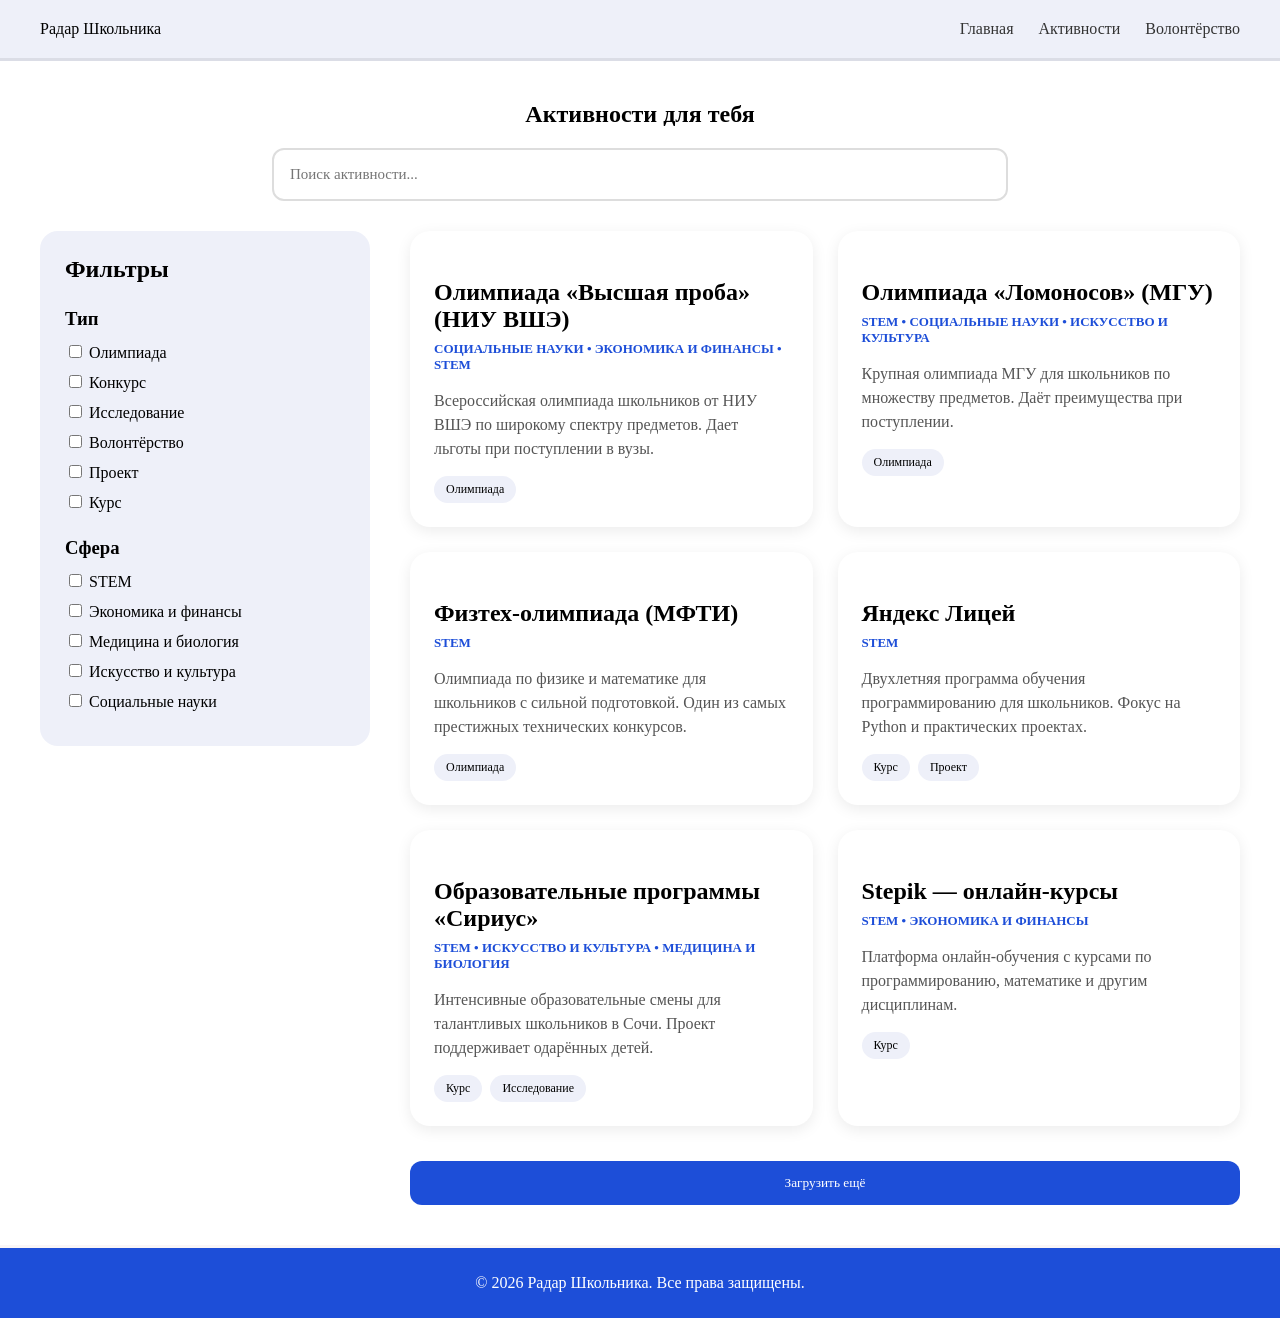
==== activities.html @ 41d62b62 "Add files via upload" ====
<!DOCTYPE html>
<html lang="en">
<head>
    <meta charset="UTF-8">
    <meta name="viewport" content="width=device-width, initial-scale=1.0">
    <title>Радар Школьника - Активности Для Школьников</title>
    <link rel="stylesheet" href="activities.css">
    <link rel="stylesheet" href="main.css">
</head>
<body>

<header class="header">
    <div class="container">

        <div class="logo">
            <span class="logo-text">Радар Школьника</span>
        </div>

        <nav class="nav">
            <a href="/index.html">Главная</a>
            <a href="/activities.html">Активности</a>
            <a href="/volunteer.html">Волонтёрство</a>
        </nav>

    </div>
</header>

<section class="activities-page">

    <!-- СВЕРХУ -->
    <div class="activities-top">
        <h1>Активности для тебя</h1>

        <input
            type="text"
            class="search"
            placeholder="Поиск активности..."
        >
    </div>

    <!-- ГЛАВНЫЙ LAYOUT (ВАЖНО!) -->
    <div class="activities-layout">

        <aside class="filters">

            <h2>Фильтры</h2>

            <div class="filter-group">
                <h3>Тип</h3>
                <label><input type="checkbox"> Олимпиада</label>
                <label><input type="checkbox"> Конкурс</label>
                <label><input type="checkbox"> Исследование</label>
                <label><input type="checkbox"> Волонтёрство</label>
                <label><input type="checkbox"> Проект</label>
                <label><input type="checkbox"> Курс</label>
            </div>

            <div class="filter-group">
                <h3>Сфера</h3>
                <label><input type="checkbox"> STEM</label>
                <label><input type="checkbox"> Экономика и финансы</label>
                <label><input type="checkbox"> Медицина и биология</label>
                <label><input type="checkbox"> Искусство и культура</label>
                <label><input type="checkbox"> Социальные науки</label>
            </div>

        </aside>

        <main class="activities-content">

            <div id="cards-container" class="cards-container"></div>

        </main>

    </div>

</section>

<footer class="footer">
    <p>© 2026 Радар Школьника. Все права защищены.</p>
</footer>




 <div id="modal" class="modal hidden">
  <div class="modal-content">

    <span id="closeModal" class="close">&times;</span>

    <h2 id="modalTitle"></h2>

    <div id="modalFields" class="modal-fields"></div>

    <div id="modalTypes" class="modal-types"></div>

    <p id="modalDescription"></p>

    <div class="modal-left">
      <a id="modalLink" class="modal-link" target="_blank">
        <span class="modal-link-arrow">➜</span>
        Перейти на сайт
      </a>
    </div>

  </div>
 </div>


   <script src="activities.js"></script>
 
</body>
</html>
---- activities.css ----
.activities-page {
max-width: 1400px;
margin: 40px auto;
padding: 0 40px;
}

/* верхний блок поиска */
.activities-top {
text-align: center;
margin-bottom: 30px;
}

.activities-title {
font-size: 36px;
margin-bottom: 15px;
}

.search {
width: 100%;
max-width: 700px;
padding: 16px;
border-radius: 12px;
border: 2px solid #ddd;
font-family: inherit;
font-size: 15px;
}

/* нижняя часть (фильтры + карточки) */
.activities-layout {
display: flex;
gap: 40px;
}

/* фильтры */
.filters {
width: 280px;
background: #eef0f9;
padding: 25px;
border-radius: 18px;
height: fit-content;
}

.filters h2 {
margin-top: 0;
}

.filter-group {
margin-top: 25px;
}

.filter-group h3 {
margin-bottom: 12px;
}

.filter-group label {
display: block;
margin-bottom: 10px;
cursor: pointer;
}

/* карточки */
.activities-content {
flex: 1;
}

.cards-container {
display: grid;
grid-template-columns: repeat(auto-fill, minmax(320px, 1fr));
gap: 25px;
}

/* карточка */
.card {
background: white;
border-radius: 20px;
padding: 24px;
cursor: pointer;
box-shadow: 0 4px 15px rgba(0,0,0,0.08);
transition: 0.2s;
}

.card:hover {
transform: translateY(-5px);
}

.card-title {
font-size: 24px;
margin-bottom: 8px;
}

.card-field {
color: #1D4ED8;
font-size: 13px;
font-weight: 700;
text-transform: uppercase;
margin-bottom: 15px;
}

.card-description {
color: #555;
line-height: 1.5;
margin-bottom: 15px;
}

.card-tags {
display: flex;
gap: 8px;
flex-wrap: wrap;
}

.card-tag {
background: #eef0f9;
padding: 6px 12px;
border-radius: 999px;
font-size: 12px;
}

#loadMore {
    grid-column: 1 / -1;
    padding: 14px 20px;
    margin-top: 10px;
    border: none;
    border-radius: 12px;
    background: #1D4ED8;
    color: white;
    cursor: pointer;
    font-family: inherit;
}

#loadMore:hover {
    opacity: 0.8;
}

.modal {
  position: fixed;
  top: 0;
  left: 0;
  width: 100%;
  height: 100%;
  background: rgba(0,0,0,0.6);
  display: flex;
  justify-content: center;
  align-items: center;
  z-index: 999;
}

.modal.hidden {
  display: none;
}

.modal-content {
  background: white;
  width: 80%;
  max-width: 700px;
  padding: 30px;
  border-radius: 16px;
  position: relative;
}

.close {
  position: absolute;
  top: 10px;
  right: 15px;
  font-size: 28px;
  cursor: pointer;
}

.modal-fields {
  color: #1D4ED8;
  font-weight: bold;
  margin: 10px 0;
}

.modal-types span {
  background: #eef0f9;
  padding: 5px 10px;
  border-radius: 999px;
  margin-right: 6px;
  font-size: 12px;
}


.modal {
  display: flex;
}

/* левая колонка */
.modal-left {
  width: 180px;
  background: #ffffff;
  display: flex;
  align-items: center;
  justify-content: center;
  border-right: 1px solid rgba(255,255,255,0.1);
}

/* ссылка-кнопка */
.modal-link {
  display: flex;
  align-items: center;
  gap: 10px;

  padding: 12px 16px;
  background: #1D4ED8;
  color: white;
  text-decoration: none;

  font-weight: 600;
  border-radius: 10px;

  transition: 0.2s;
}

.modal-link:hover {
  background: #1D4ED8;
  transform: translateX(4px);
}

/* стрелка */
.modal-link-arrow {
  font-size: 18px;
  transition: 0.2s;
}

.modal-link:hover .modal-link-arrow {
  transform: translateX(3px);
}

#modal {
  border: 5px solid blue;
}
---- main.css ----
body {
    font-family: 'Unbounded', cursive;
    font-weight: 400;
    margin: 0;
    padding: 0;
}


 a {
    color: #333;
    text-decoration: none;
}

img {
    width: 100%;
    height: auto;
}

.wrapper {
    background: linear-gradient(180deg, #eef0f9, hsl(240, 9%, 98%));
    width: 100%;
    margin: 0 auto;
    padding: 0;
    border-bottom: 3px solid rgba(0, 0, 0, 0.08);
}
.header {
    background-color: #eef0f9;
    padding: 20px 0;
    border-bottom: 3px solid rgba(0, 0, 0, 0.08);
}
.container {
    display: flex;
    justify-content: space-between;
    align-items: center;

    max-width: 1200px;
    margin: 0 auto;
    padding: 0 40px;
    width: 100%;
}
.header__logo {
    text-transform: uppercase;
    font-size: 24px;
    font-weight: 700;
}
.header__inner {
    display: flex;
    gap: 20px;
    font-size: 18px;
}   

.nav {
    display: flex;
    gap: 25px;
    align-items: center;
}

.hero {
    display: flex;
    flex-direction: column;
    align-items: center;
    text-align: center;
    padding: 100px 40px;
}

.hero__title {
    font-size: 60px;
    margin-bottom: 20px;
}

.hero__subtitle {
    margin-bottom: 0 auto 40px;
    max-width: 600px;
}

.hero__button {
    margin-top: 10px;
    display: inline-block;
    padding: 15px 30px;
    background: #1D4ED8;
    color: white;
    border-radius: 8px;
}

.accent {
    color: #1D4ED8;
}






.audience {
    padding: 100px 40px;
    background-color: #eef0f9;
    border-top: 3px solid rgba(0, 0, 0, 0.08);
}

.audience__container {
    display: flex;
    justify-content: space-between;
    gap: 60px;
    max-width: 1200px;
    margin: 0 auto;
    align-items: stretch;
}

.audience__title,
.trust__title {
    font-size: 28px;
    margin-bottom: 20px;
}

.audience__list,
.trust__list {
    list-style: disc;
    padding-left: 20px;
    line-height: 1.8;
    font-size: 16px;
}





.trust__item {
    padding-left: 5px;
}

.trust__item::before {
    content: "✓";
    color: green;
    margin-right: 8px;
}

.audience__left,
.audience__right {
    flex: 1;
}


.volunteer {
    margin-top: 60px;
    padding: 100px 40px;
    text-align: center;
    background: #ffffff;
}

.volunteer__container {
    max-width: 800px;
    margin: 0 auto;
}

.volunteer__title {
    font-size: 28px;
    margin-bottom: 20px;
}

.volunteer__text {
    font-size: 16px;
    margin-bottom: 30px;
    line-height: 1.6;
    color: #444;
}

.volunteer__button {
    display: inline-block;
    padding: 15px 30px;
    background: #1D4ED8;
    color: #fff;
    border-radius: 10px;
    text-decoration: none;
    transition: 0.2s;
}

.volunteer__button:hover {
    opacity: 0.7;
}

.logo-img {
    width: 40px;
    height: 40px;
}
.logo {
    display: flex;
    align-items: center;
    gap: 10px;
}

.footer {
    border-top: 3px solid rgb(250, 246, 246);
    background-color: #1D4ED8;
    color: white;
    padding: 10px;
    text-align: center;
    margin-top: 10px;
}

.footer-link {
    color: white;
    text-decoration: none;
    margin-left: 15px;
}

.footer-link:hover {
    text-decoration: underline;
}
html {
  scroll-behavior: smooth;
}
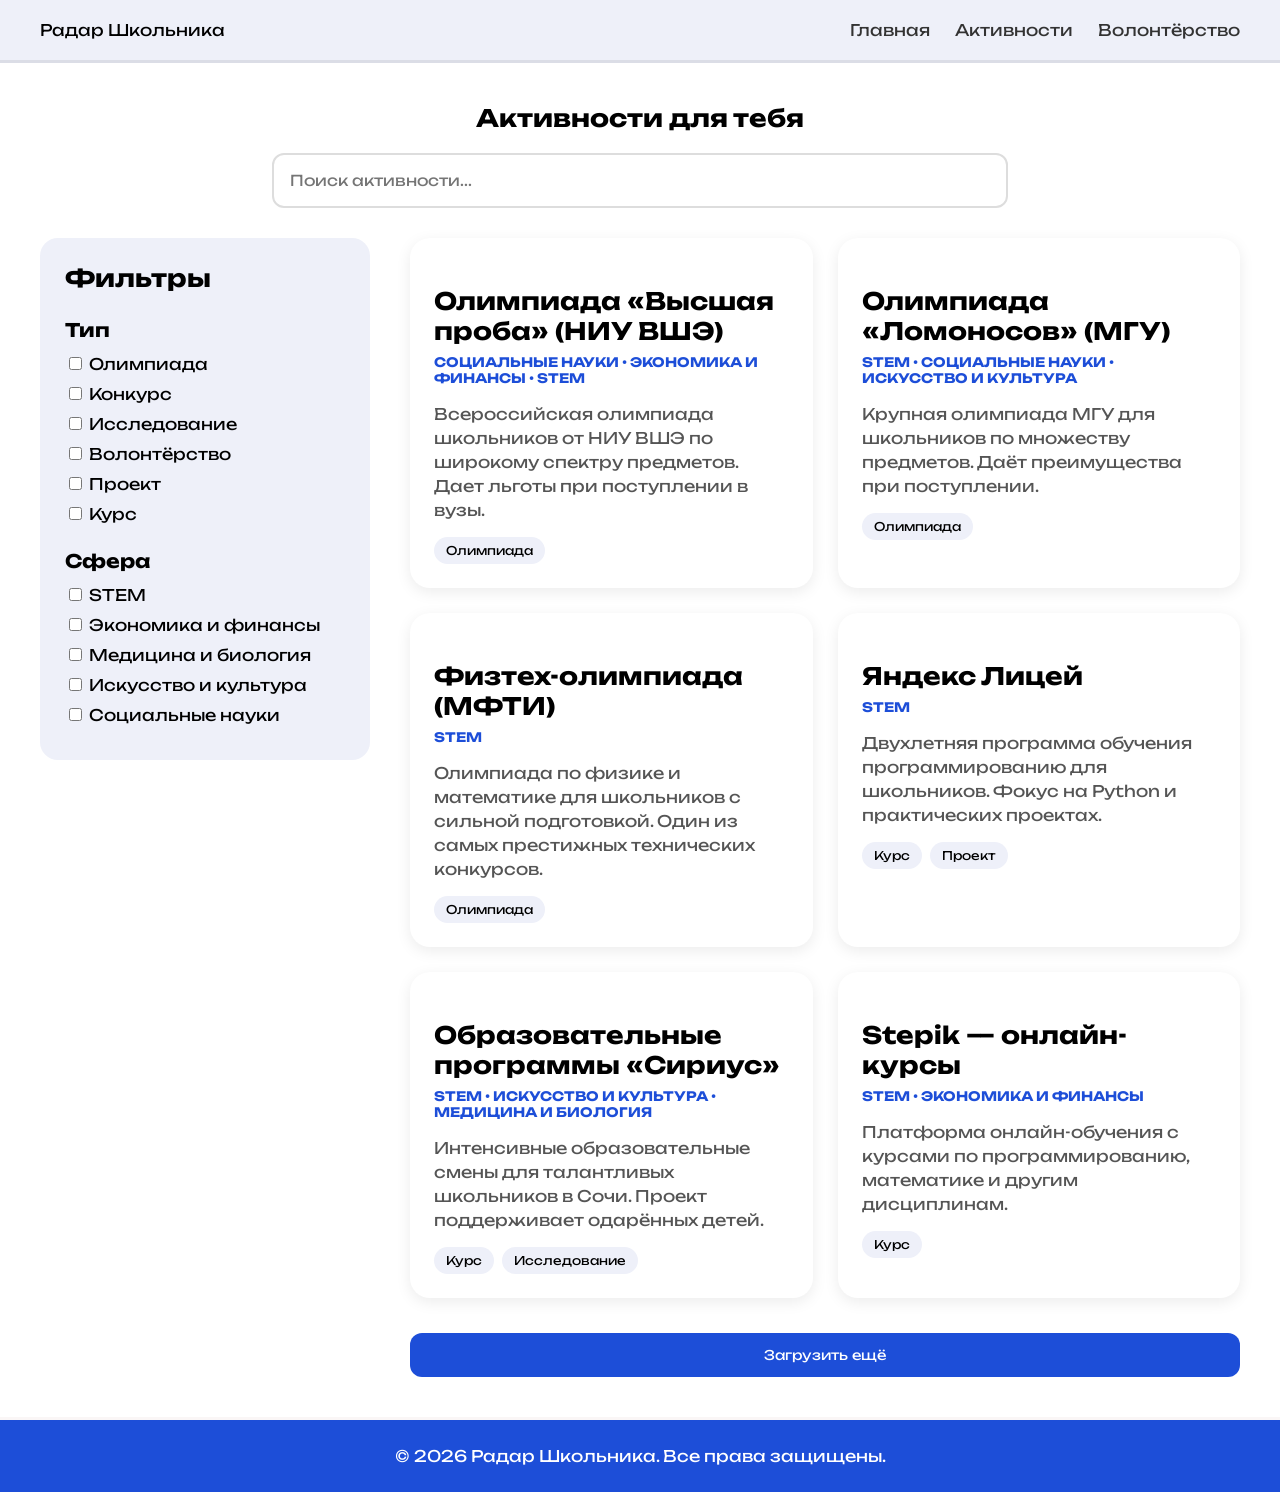
==== commit 8f2e49ff: "Update activities.html" ====
--- a/activities.html
+++ b/activities.html
@@ -6,7 +6,39 @@
     <title>Радар Школьника - Активности Для Школьников</title>
     <link rel="stylesheet" href="activities.css">
     <link rel="stylesheet" href="main.css">
-</head>
+    <meta name="description" content="Каталог олимпиад, конкурсов, проектов, курсов и волонтёрских программ для школьников. Используй поиск и фильтры, чтобы быстро найти подходящую активность.">
+
+<meta name="keywords" content="олимпиады, конкурсы, проекты, курсы, STEM, экономика, медицина, искусство, социальные науки">
+
+<meta name="author" content="Радар школьника">
+
+<meta name="robots" content="index, follow">
+
+<meta property="og:title" content="Все активности | Радар школьника">
+
+<meta property="og:description" content="Подборка возможностей для школьников с удобным поиском и фильтрами.">
+
+<meta property="og:type" content="website">
+
+<meta property="og:locale" content="ru_RU">
+
+<meta property="og:url" content="https://<meta name="description" content="Каталог олимпиад, конкурсов, проектов, курсов и волонтёрских программ для школьников. Используй поиск и фильтры, чтобы быстро найти подходящую активность.">
+
+<meta name="keywords" content="олимпиады, конкурсы, проекты, курсы, STEM, экономика, медицина, искусство, социальные науки">
+
+<meta name="author" content="Радар школьника">
+
+<meta name="robots" content="index, follow">
+
+<meta property="og:title" content="Все активности | Радар школьника">
+
+<meta property="og:description" content="Подборка возможностей для школьников с удобным поиском и фильтрами.">
+
+<meta property="og:type" content="website">
+
+<meta property="og:locale" content="ru_RU">
+
+<meta property="og:url" content="https://adeliyasalyahetdinova-code.github.io/radar/activities.html"></head>
 <body>
 
 <header class="header">
@@ -110,4 +142,4 @@
    <script src="activities.js"></script>
  
 </body>
-</html>+</html>
--- a/activities.css
+++ b/activities.css
@@ -231,3 +231,50 @@
   border: 5px solid blue;
 }
 
+/* ========================= */
+/* Планшеты */
+/* ========================= */
+
+@media (max-width:900px){
+
+.activities-layout{
+    flex-direction:column;
+}
+
+.filters{
+    width:100%;
+}
+
+}
+
+/* ========================= */
+/* Телефоны */
+/* ========================= */
+
+@media (max-width:600px){
+
+.activities-page{
+    padding:0 20px;
+}
+
+.activities-title{
+    font-size:30px;
+}
+
+.search{
+    width:100%;
+}
+
+.cards-container{
+    grid-template-columns:1fr;
+}
+
+.card{
+    padding:20px;
+}
+
+.card-title{
+    font-size:20px;
+}
+
+}
--- a/main.css
+++ b/main.css
@@ -1,3 +1,4 @@
+@import url('https://fonts.googleapis.com/css2?family=Unbounded:wght@200..900&display=swap');
 
 body {
     font-family: 'Unbounded', cursive;
@@ -209,4 +210,71 @@
 }
 html {
   scroll-behavior: smooth;
-}+}
+
+
+/* ========================= */
+/* Планшеты */
+/* ========================= */
+
+@media (max-width: 900px) {
+
+.container{
+    padding: 0 20px;
+}
+
+.hero__title{
+    font-size:42px;
+}
+
+.audience__container{
+    flex-direction:column;
+}
+
+.nav{
+    gap:15px;
+}
+
+}
+
+/* ========================= */
+/* Телефоны */
+/* ========================= */
+
+@media (max-width:600px){
+
+.header .container{
+    flex-direction:column;
+    gap:20px;
+}
+
+.nav{
+    flex-wrap:wrap;
+    justify-content:center;
+}
+
+.hero{
+    padding:60px 20px;
+}
+
+.hero__title{
+    font-size:32px;
+}
+
+.hero__subtitle{
+    font-size:15px;
+}
+
+.audience{
+    padding:60px 20px;
+}
+
+.volunteer{
+    padding:60px 20px;
+}
+
+.footer{
+    font-size:14px;
+}
+
+}
